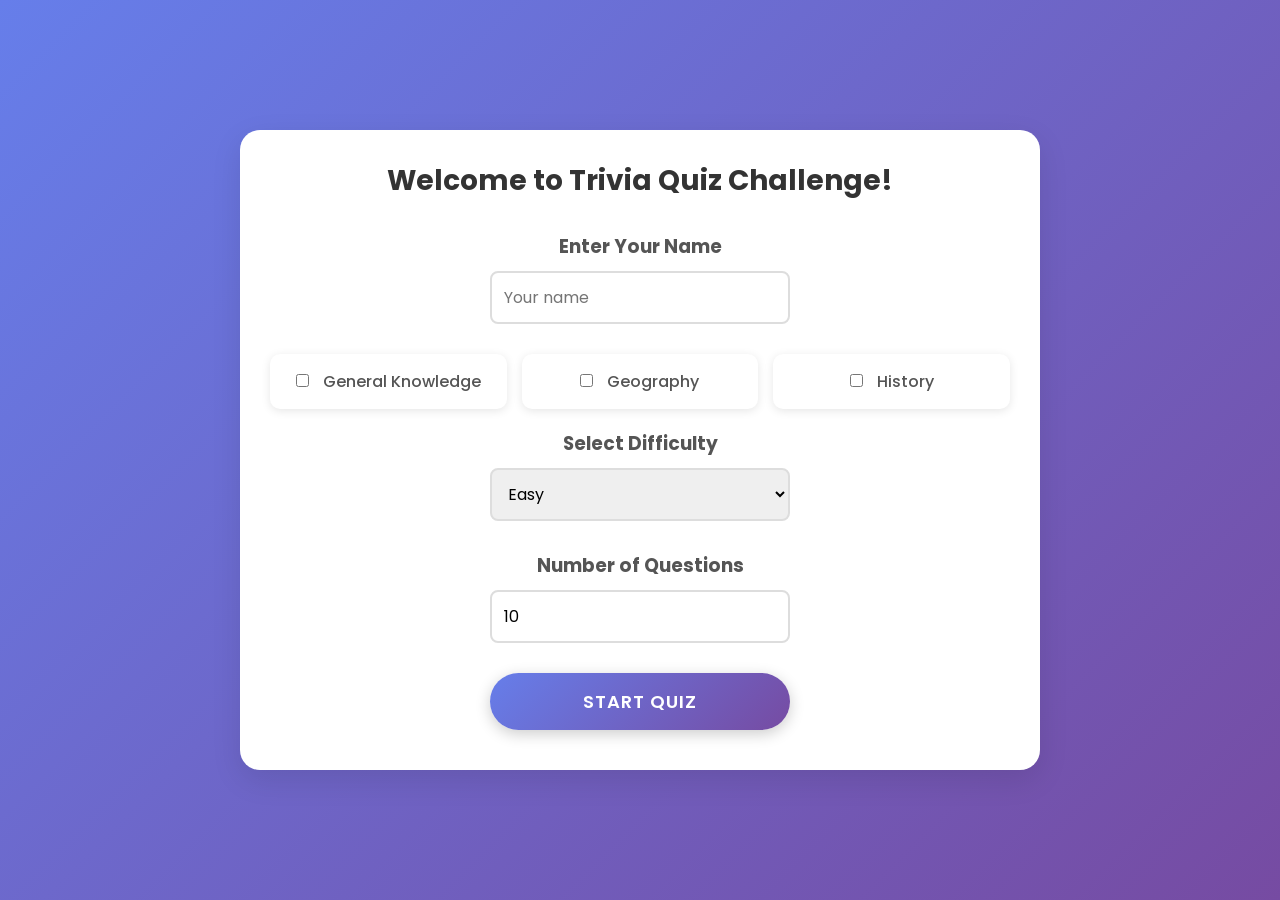
==== index.html @ 8f4a646e "Add files via upload" ====
<!DOCTYPE html>
<html lang="en">
<head>
    <meta charset="UTF-8">
    <meta name="viewport" content="width=device-width, initial-scale=1.0">
    <title>Trivia Quiz Challenge</title>
    <link rel="stylesheet" href="style.css">
    <link href="https://fonts.googleapis.com/css2?family=Poppins:wght@400;500;600&display=swap" rel="stylesheet">
</head>
<body>
    <div class="container">
        <!-- Category Container -->
        <div class="category-container">
            <h2>Welcome to Trivia Quiz Challenge!</h2>
            <div class="name-input">
                <h3>Enter Your Name</h3>
                <input type="text" id="user-name" placeholder="Your name">
            </div>
            <div class="category-options">
                <div class="category-option">
                    <input type="checkbox" id="general_knowledge" value="general_knowledge">
                    <label for="general_knowledge">General Knowledge</label>
                </div>
                <div class="category-option">
                    <input type="checkbox" id="geography" value="geography">
                    <label for="geography">Geography</label>
                </div>
                <div class="category-option">
                    <input type="checkbox" id="history" value="history">
                    <label for="history">History</label>
                </div>
            </div>
            <div class="difficulty-selector">
                <h3>Select Difficulty</h3>
                <select id="difficulty">
                    <option value="easy">Easy</option>
                    <option value="medium">Medium</option>
                    <option value="hard">Hard</option>
                </select>
            </div>
            <div class="limit-selector">
                <h3>Number of Questions</h3>
                <input type="number" id="question-limit" min="5" max="20" value="10">
            </div>
            <button onclick="startQuiz()" class="start-btn">Start Quiz</button>
        </div>

        <!-- Quiz Container -->
        <div class="quiz-container" style="display: none;">
            <div class="quiz-header">
                <h1>Category</h1>
                <div class="progress-bar">
                    <div class="progress"></div>
                </div>
                <div class="score-container">
                    Score: <span id="score">0</span>
                </div>
            </div>
            <div class="question-container">
                <h2 id="question"></h2>
                <div class="options-container">
                    <div class="option" onclick="checkAnswer(0)"></div>
                    <div class="option" onclick="checkAnswer(1)"></div>
                    <div class="option" onclick="checkAnswer(2)"></div>
                    <div class="option" onclick="checkAnswer(3)"></div>
                </div>
            </div>
            <div class="quiz-controls">
                <button id="next-btn" onclick="nextQuestion()" style="display: none;">Next Question</button>
                <button id="finish-btn" onclick="finishQuiz()" style="display: none;">Finish Quiz</button>
            </div>
        </div>

        <!-- Result Container -->
        <div class="result-container" style="display: none;">
            <h2>Quiz Complete!</h2>
            <div class="score-display">
                <h3>Your Score</h3>
                <p id="final-score">0/0</p>
            </div>
            <div class="reward-section">
                <!-- Reward content will be dynamically added here -->
            </div>
        </div>
    </div>

    <!-- Admin Panel -->
    <div id="admin-panel" style="display: none;">
        <div class="admin-header">
            <h2>Admin Panel</h2>
            <button onclick="logoutAdmin()">Logout</button>
        </div>
        <div class="pending-payments">
            <h3>Pending Payments</h3>
            <div id="payment-list"></div>
        </div>
    </div>

    <!-- Admin Login Modal -->
    <div id="admin-login-modal" class="modal" style="display: none;">
        <div class="modal-content">
            <h2>Admin Login</h2>
            <input type="text" id="admin-username" placeholder="Username">
            <input type="password" id="admin-password" placeholder="Password">
            <div id="login-error" style="display: none; color: red; margin-bottom: 10px;">Invalid credentials</div>
            <button onclick="loginAdmin()">Login</button>
        </div>
    </div>

    <script src="script.js"></script>
</body>
</html>
---- style.css ----
* {
    margin: 0;
    padding: 0;
    box-sizing: border-box;
    font-family: 'Poppins', sans-serif;
}

body {
    background: linear-gradient(135deg, #667eea 0%, #764ba2 100%);
    min-height: 100vh;
    display: flex;
    justify-content: center;
    align-items: center;
    padding: 20px;
}

.container {
    background: white;
    border-radius: 20px;
    padding: 30px;
    box-shadow: 0 10px 30px rgba(0, 0, 0, 0.1);
    width: 100%;
    max-width: 800px;
}

/* Login Container */
.login-container {
    text-align: center;
    padding: 40px 20px;
}

.login-container h2 {
    color: #333;
    margin-bottom: 30px;
    font-size: 28px;
}

.login-form {
    max-width: 400px;
    margin: 0 auto;
}

.form-group {
    margin-bottom: 25px;
}

.form-group label {
    display: block;
    margin-bottom: 10px;
    font-weight: 500;
    color: #333;
}

.form-group input[type="text"],
.form-group select {
    width: 100%;
    padding: 12px;
    border: 2px solid #ddd;
    border-radius: 8px;
    font-size: 16px;
    transition: all 0.3s ease;
}

.form-group input[type="text"]:focus,
.form-group select:focus {
    border-color: #667eea;
    box-shadow: 0 0 0 3px rgba(102, 126, 234, 0.1);
    outline: none;
}

.login-btn {
    background: linear-gradient(135deg, #667eea 0%, #764ba2 100%);
    color: white;
    border: none;
    padding: 12px 30px;
    border-radius: 8px;
    font-size: 16px;
    font-weight: 600;
    cursor: pointer;
    transition: transform 0.3s ease;
    width: 100%;
}

.login-btn:hover {
    transform: translateY(-2px);
}

/* Category Container */
.category-container {
    text-align: center;
}

.category-container h2 {
    color: #333;
    margin-bottom: 30px;
    font-size: 28px;
}

.name-input {
    margin-bottom: 30px;
}

.name-input h3 {
    color: #555;
    margin-bottom: 10px;
}

.name-input input {
    padding: 12px;
    border: 2px solid #ddd;
    border-radius: 8px;
    font-size: 16px;
    width: 100%;
    max-width: 300px;
}

.category-options {
    display: grid;
    grid-template-columns: repeat(auto-fit, minmax(200px, 1fr));
    gap: 15px;
    margin: 20px 0;
}

.category-option {
    background: white;
    padding: 15px;
    border-radius: 10px;
    box-shadow: 0 2px 10px rgba(0, 0, 0, 0.1);
    cursor: pointer;
    transition: all 0.3s ease;
}

.category-option:hover {
    transform: translateY(-2px);
    box-shadow: 0 4px 15px rgba(0, 0, 0, 0.2);
}

.category-option input[type="checkbox"] {
    margin-right: 10px;
}

.category-option label {
    color: #555;
    font-weight: 500;
}

.difficulty-selector,
.limit-selector {
    margin-bottom: 30px;
}

.difficulty-selector h3,
.limit-selector h3 {
    color: #555;
    margin-bottom: 10px;
}

.difficulty-selector select,
.limit-selector input {
    padding: 12px;
    border: 2px solid #ddd;
    border-radius: 8px;
    font-size: 16px;
    width: 100%;
    max-width: 300px;
}

.start-btn, .next-btn, .finish-btn, .restart-btn, .share-btn, .claim-btn {
    background: linear-gradient(135deg, #667eea 0%, #764ba2 100%);
    color: white;
    border: none;
    padding: 15px 40px;
    border-radius: 30px;
    font-size: 18px;
    font-weight: 600;
    cursor: pointer;
    transition: all 0.3s ease;
    box-shadow: 0 4px 15px rgba(0, 0, 0, 0.2);
    text-transform: uppercase;
    letter-spacing: 1px;
    position: relative;
    overflow: hidden;
    width: 100%;
    max-width: 300px;
    margin: 10px auto;
    display: block;
}

.start-btn:hover, .next-btn:hover, .finish-btn:hover, .restart-btn:hover, .share-btn:hover, .claim-btn:hover {
    transform: translateY(-3px);
    box-shadow: 0 6px 20px rgba(0, 0, 0, 0.3);
}

.start-btn:active, .next-btn:active, .finish-btn:active, .restart-btn:active, .share-btn:active, .claim-btn:active {
    transform: translateY(1px);
    box-shadow: 0 2px 10px rgba(0, 0, 0, 0.2);
}

/* Quiz Container */
.quiz-container {
    text-align: center;
}

.quiz-header {
    margin-bottom: 30px;
}

.quiz-header h1 {
    color: #333;
    margin-bottom: 20px;
    font-size: 24px;
}

.progress-bar {
    width: 100%;
    height: 10px;
    background: #e9ecef;
    border-radius: 5px;
    margin-bottom: 20px;
    overflow: hidden;
}

.progress {
    height: 100%;
    background: linear-gradient(135deg, #667eea 0%, #764ba2 100%);
    width: 0%;
    transition: width 0.3s ease;
}

.score-container {
    color: #555;
    font-size: 18px;
    font-weight: 500;
}

.loading-container {
    display: flex;
    flex-direction: column;
    align-items: center;
    justify-content: center;
    min-height: 300px;
}

.spinner {
    width: 50px;
    height: 50px;
    border: 5px solid #f3f3f3;
    border-top: 5px solid #667eea;
    border-radius: 50%;
    animation: spin 1s linear infinite;
    margin-bottom: 20px;
}

@keyframes spin {
    0% { transform: rotate(0deg); }
    100% { transform: rotate(360deg); }
}

.question-container {
    margin-bottom: 30px;
}

.question-container h2 {
    color: #333;
    margin-bottom: 20px;
    font-size: 20px;
}

.options-container {
    display: grid;
    grid-template-columns: repeat(2, 1fr);
    gap: 15px;
    margin-bottom: 30px;
}

.option {
    padding: 15px;
    border: 2px solid #ddd;
    border-radius: 8px;
    background: white;
    color: #555;
    font-size: 16px;
    cursor: pointer;
    transition: all 0.3s ease;
}

.option:hover {
    border-color: #667eea;
    background: #f8f9fa;
}

.option.correct {
    background: #28a745;
    color: white;
    border-color: #28a745;
}

.option.incorrect {
    background: #dc3545;
    color: white;
    border-color: #dc3545;
}

.quiz-controls {
    display: flex;
    justify-content: center;
    gap: 20px;
    margin-top: 30px;
}

#next-btn, #finish-btn {
    background: linear-gradient(135deg, #667eea 0%, #764ba2 100%);
    color: white;
    border: none;
    padding: 12px 30px;
    border-radius: 8px;
    font-size: 16px;
    font-weight: 500;
    cursor: pointer;
    transition: all 0.3s ease;
}

#next-btn:hover, #finish-btn:hover {
    transform: translateY(-2px);
    box-shadow: 0 4px 15px rgba(0, 0, 0, 0.2);
}

/* Result Container */
.result-container {
    text-align: center;
    padding: 40px 20px;
}

.result-container h2 {
    color: #333;
    margin-bottom: 30px;
    font-size: 28px;
}

.score-display {
    margin-bottom: 30px;
}

.score-display h3 {
    color: #555;
    margin-bottom: 10px;
}

.score-display p {
    font-size: 24px;
    font-weight: 600;
    color: #333;
}

.reward-section {
    margin-bottom: 30px;
    padding: 20px;
    background: #f8f9fa;
    border-radius: 12px;
}

.reward-section h3 {
    color: #333;
    margin-bottom: 15px;
}

.reward-section p {
    color: #555;
    margin-bottom: 20px;
}

.action-buttons {
    display: flex;
    justify-content: center;
    gap: 15px;
}

.restart-btn {
    background: linear-gradient(135deg, #667eea 0%, #764ba2 100%);
    color: white;
    border: none;
    padding: 12px 30px;
    border-radius: 8px;
    font-size: 16px;
    font-weight: 500;
    cursor: pointer;
    transition: transform 0.3s ease;
}

.restart-btn:hover {
    transform: translateY(-2px);
}

/* Admin Panel */
#admin-panel {
    background: white;
    border-radius: 20px;
    padding: 30px;
    box-shadow: 0 10px 30px rgba(0, 0, 0, 0.1);
    width: 100%;
    max-width: 1000px;
}

.admin-header {
    display: flex;
    justify-content: space-between;
    align-items: center;
    margin-bottom: 30px;
}

.admin-header h2 {
    color: #333;
    font-size: 24px;
}

.admin-header button {
    background: #dc3545;
    color: white;
    border: none;
    padding: 10px 20px;
    border-radius: 8px;
    font-size: 14px;
    cursor: pointer;
    transition: background-color 0.3s ease;
}

.admin-header button:hover {
    background: #c82333;
}

.pending-payments h3 {
    color: #333;
    margin-bottom: 20px;
}

.payment-list {
    display: grid;
    gap: 15px;
}

.payment-item {
    background: #f8f9fa;
    padding: 20px;
    border-radius: 8px;
    display: flex;
    justify-content: space-between;
    align-items: center;
}

.payment-info {
    flex: 1;
}

.payment-info p {
    margin-bottom: 5px;
    color: #555;
}

.payment-actions {
    display: flex;
    gap: 10px;
}

.payment-actions button {
    padding: 8px 15px;
    border: none;
    border-radius: 6px;
    font-size: 14px;
    cursor: pointer;
    transition: all 0.3s ease;
}

.approve-btn {
    background: #28a745;
    color: white;
}

.reject-btn {
    background: #dc3545;
    color: white;
}

.payment-actions button:hover {
    transform: translateY(-2px);
}

/* Admin Login Modal */
.modal {
    position: fixed;
    top: 0;
    left: 0;
    width: 100%;
    height: 100%;
    background: rgba(0, 0, 0, 0.5);
    display: flex;
    justify-content: center;
    align-items: center;
    z-index: 1000;
}

.modal-content {
    background: white;
    padding: 30px;
    border-radius: 12px;
    width: 100%;
    max-width: 400px;
}

.modal-content h2 {
    color: #333;
    margin-bottom: 20px;
    text-align: center;
}

.modal-content input {
    width: 100%;
    padding: 12px;
    border: 2px solid #ddd;
    border-radius: 8px;
    font-size: 16px;
    margin-bottom: 15px;
}

.modal-content button {
    width: 100%;
    padding: 12px;
    background: linear-gradient(135deg, #667eea 0%, #764ba2 100%);
    color: white;
    border: none;
    border-radius: 8px;
    font-size: 16px;
    font-weight: 500;
    cursor: pointer;
    transition: transform 0.3s ease;
}

.modal-content button:hover {
    transform: translateY(-2px);
}

/* Responsive Design */
@media (max-width: 768px) {
    .container {
        padding: 20px;
    }

    .category-options {
        grid-template-columns: 1fr;
    }

    .options-container {
        grid-template-columns: 1fr;
    }

    .action-buttons {
        flex-direction: column;
    }

    .payment-item {
        flex-direction: column;
        gap: 15px;
        text-align: center;
    }

    .payment-actions {
        width: 100%;
        justify-content: center;
    }
}

/* Auth Tabs */
.auth-tabs {
    display: flex;
    justify-content: center;
    gap: 20px;
    margin-bottom: 30px;
}

.auth-tab {
    background: none;
    border: none;
    padding: 10px 20px;
    font-size: 16px;
    font-weight: 500;
    color: #666;
    cursor: pointer;
    position: relative;
    transition: color 0.3s ease;
}

.auth-tab::after {
    content: '';
    position: absolute;
    bottom: -5px;
    left: 0;
    width: 100%;
    height: 2px;
    background: #667eea;
    transform: scaleX(0);
    transition: transform 0.3s ease;
}

.auth-tab.active {
    color: #667eea;
}

.auth-tab.active::after {
    transform: scaleX(1);
}

.auth-tab:hover {
    color: #667eea;
}

/* Signup Form */
.signup-form {
    max-width: 400px;
    margin: 0 auto;
}

.signup-btn {
    background: linear-gradient(135deg, #667eea 0%, #764ba2 100%);
    color: white;
    border: none;
    padding: 12px 30px;
    border-radius: 8px;
    font-size: 16px;
    font-weight: 600;
    cursor: pointer;
    transition: transform 0.3s ease;
    width: 100%;
}

.signup-btn:hover {
    transform: translateY(-2px);
}

/* Form Validation Styles */
.form-group input:invalid {
    border-color: #dc3545;
}

.form-group input:valid {
    border-color: #28a745;
}

.error-message {
    color: #dc3545;
    font-size: 14px;
    margin-top: 5px;
    display: none;
}

/* Hide timer container */
.timer-container {
    display: none;
}

/* Share buttons container */
.share-buttons {
    display: flex;
    gap: 20px;
    justify-content: center;
    margin: 30px 0;
}

.share-btn {
    background: linear-gradient(135deg, #25D366 0%, #128C7E 100%);
    max-width: 200px;
}

/* Claim button specific style */
.claim-btn {
    background: linear-gradient(135deg, #00b09b 0%, #96c93d 100%);
    padding: 18px 50px;
    font-size: 20px;
    display: none;
}

.claim-btn:hover {
    background: linear-gradient(135deg, #00a08b 0%, #85b82d 100%);
}

/* Scratch Card Styles */
.scratch-card-container {
    margin: 20px auto;
    max-width: 300px;
    text-align: center;
}

.scratch-card {
    position: relative;
    width: 300px;
    height: 150px;
    margin: 0 auto 20px;
    border-radius: 10px;
    overflow: hidden;
    box-shadow: 0 4px 10px rgba(0, 0, 0, 0.1);
}

.scratch-area {
    position: relative;
    width: 100%;
    height: 100%;
    background: #f8f9fa;
    display: flex;
    align-items: center;
    justify-content: center;
}

.reward-amount {
    position: absolute;
    font-size: 40px;
    font-weight: bold;
    color: #28a745;
    z-index: 1;
}

.scratch-overlay {
    position: absolute;
    top: 0;
    left: 0;
    width: 100%;
    height: 100%;
    z-index: 2;
    cursor: pointer;
}

.claim-btn {
    margin-top: 15px;
    padding: 12px 25px;
    background: linear-gradient(135deg, #667eea 0%, #764ba2 100%);
    color: white;
    border: none;
    border-radius: 8px;
    font-size: 16px;
    font-weight: 500;
    cursor: pointer;
    transition: all 0.3s ease;
}

.claim-btn:hover {
    transform: translateY(-2px);
    box-shadow: 0 4px 15px rgba(0, 0, 0, 0.2);
}

/* Test button for debugging */
.test-btn {
    margin-top: 10px;
    padding: 8px 15px;
    background-color: #f1c40f;
    color: #333;
    border: none;
    border-radius: 5px;
    cursor: pointer;
}

/* Payment Form Styles */
.payment-form {
    max-width: 400px;
    margin: 20px auto;
    padding: 20px;
    background: #f8f9fa;
    border-radius: 12px;
    box-shadow: 0 2px 10px rgba(0, 0, 0, 0.1);
    display: block;
}

.payment-form h3 {
    color: #333;
    margin-bottom: 15px;
    text-align: center;
}

.payment-form p {
    color: #555;
    margin-bottom: 20px;
    text-align: center;
}

.payment-form .amount {
    font-size: 24px;
    font-weight: bold;
    color: #28a745;
    text-align: center;
    margin-bottom: 20px;
}

.payment-form input {
    width: 100%;
    padding: 12px;
    margin-bottom: 15px;
    border: 2px solid #ddd;
    border-radius: 8px;
    font-size: 16px;
    transition: all 0.3s ease;
}

.payment-form input:focus {
    border-color: #667eea;
    box-shadow: 0 0 0 3px rgba(102, 126, 234, 0.1);
    outline: none;
}

.payment-form button {
    width: 100%;
    padding: 12px;
    background: linear-gradient(135deg, #667eea 0%, #764ba2 100%);
    color: white;
    border: none;
    border-radius: 8px;
    font-size: 16px;
    font-weight: 500;
    cursor: pointer;
    transition: all 0.3s ease;
}

.payment-form button:hover {
    transform: translateY(-2px);
    box-shadow: 0 4px 15px rgba(0, 0, 0, 0.2);
}

.payment-form button:disabled {
    background: #ccc;
    cursor: not-allowed;
    transform: none;
    box-shadow: none;
}

.payment-message {
    margin-top: 15px;
    padding: 10px;
    border-radius: 8px;
    text-align: center;
    display: none;
}

.payment-message.error {
    background: #fee2e2;
    color: #dc2626;
}

.payment-message.success {
    background: #dcfce7;
    color: #16a34a;
}

/* Share Buttons Styles */
.share-buttons {
    display: flex;
    gap: 20px;
    justify-content: center;
    margin: 30px 0;
}

.share-btn {
    background: linear-gradient(135deg, #25D366 0%, #128C7E 100%);
    color: white;
    border: none;
    padding: 12px 25px;
    border-radius: 8px;
    font-size: 16px;
    font-weight: 500;
    cursor: pointer;
    transition: all 0.3s ease;
    display: flex;
    align-items: center;
    gap: 8px;
}

.share-btn:hover {
    transform: translateY(-2px);
    box-shadow: 0 4px 15px rgba(0, 0, 0, 0.2);
}

/* Admin Panel Styles */
.admin-panel {
    background: white;
    border-radius: 20px;
    padding: 30px;
    box-shadow: 0 10px 30px rgba(0, 0, 0, 0.1);
    width: 100%;
    max-width: 1000px;
    margin: 20px auto;
}

.admin-header {
    display: flex;
    justify-content: space-between;
    align-items: center;
    margin-bottom: 30px;
    padding-bottom: 20px;
    border-bottom: 2px solid #eee;
}

.admin-header h2 {
    color: #333;
    font-size: 24px;
    margin: 0;
}

.admin-header button {
    background: #dc3545;
    color: white;
    border: none;
    padding: 10px 20px;
    border-radius: 8px;
    font-size: 14px;
    cursor: pointer;
    transition: all 0.3s ease;
}

.admin-header button:hover {
    background: #c82333;
    transform: translateY(-2px);
}

.pending-payments h3 {
    color: #333;
    margin-bottom: 20px;
    font-size: 20px;
}

.payment-list {
    display: grid;
    gap: 15px;
}

.payment-item {
    background: #f8f9fa;
    padding: 20px;
    border-radius: 8px;
    display: grid;
    grid-template-columns: 2fr 1fr 1fr 1fr;
    gap: 15px;
    align-items: center;
}

.payment-item.header {
    background: #e9ecef;
    font-weight: 600;
    color: #495057;
}

.payment-item button {
    background: #28a745;
    color: white;
    border: none;
    padding: 8px 15px;
    border-radius: 6px;
    font-size: 14px;
    cursor: pointer;
    transition: all 0.3s ease;
}

.payment-item button:hover {
    background: #218838;
    transform: translateY(-2px);
}

/* Responsive Design */
@media (max-width: 768px) {
    .payment-item {
        grid-template-columns: 1fr;
        text-align: center;
    }
    
    .payment-item.header {
        display: none;
    }
    
    .payment-item > div::before {
        content: attr(data-label);
        display: block;
        font-weight: 600;
        color: #495057;
        margin-bottom: 5px;
    }
    
    .share-buttons {
        flex-direction: column;
    }
    
    .share-btn {
        width: 100%;
        justify-content: center;
    }
}
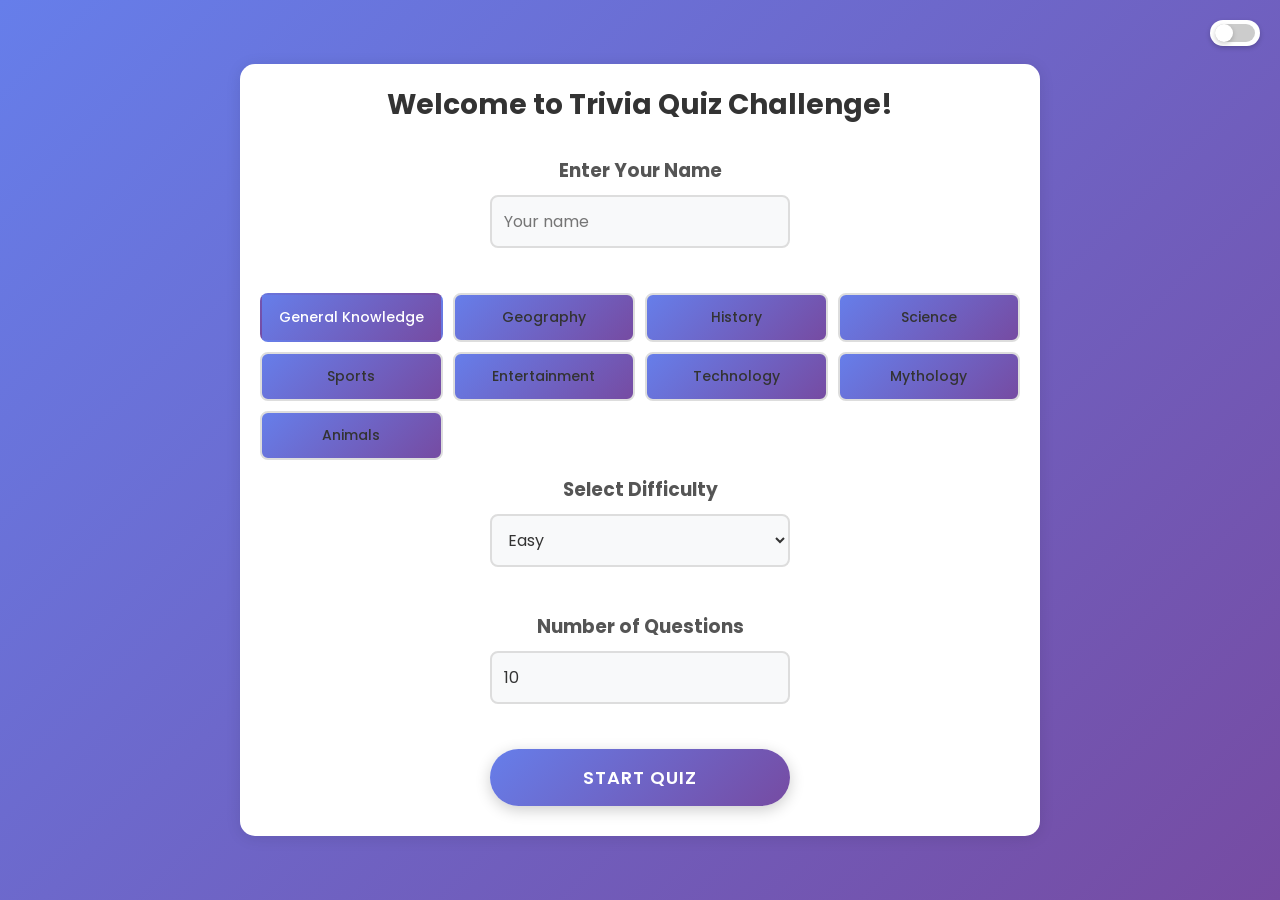
==== commit 00aa16a8: "Add files via upload" ====
--- a/index.html
+++ b/index.html
@@ -8,6 +8,13 @@
     <link href="https://fonts.googleapis.com/css2?family=Poppins:wght@400;500;600&display=swap" rel="stylesheet">
 </head>
 <body>
+    <!-- Theme Toggle Button -->
+    <div class="theme-toggle" onclick="toggleDarkMode()">
+        <div class="theme-toggle-track">
+            <div class="theme-toggle-thumb"></div>
+        </div>
+    </div>
+
     <div class="container">
         <!-- Category Container -->
         <div class="category-container">
@@ -17,18 +24,15 @@
                 <input type="text" id="user-name" placeholder="Your name">
             </div>
             <div class="category-options">
-                <div class="category-option">
-                    <input type="checkbox" id="general_knowledge" value="general_knowledge">
-                    <label for="general_knowledge">General Knowledge</label>
-                </div>
-                <div class="category-option">
-                    <input type="checkbox" id="geography" value="geography">
-                    <label for="geography">Geography</label>
-                </div>
-                <div class="category-option">
-                    <input type="checkbox" id="history" value="history">
-                    <label for="history">History</label>
-                </div>
+                <button class="category-btn selected" data-value="general_knowledge">General Knowledge</button>
+                <button class="category-btn" data-value="geography">Geography</button>
+                <button class="category-btn" data-value="history">History</button>
+                <button class="category-btn" data-value="science">Science</button>
+                <button class="category-btn" data-value="sports">Sports</button>
+                <button class="category-btn" data-value="entertainment">Entertainment</button>
+                <button class="category-btn" data-value="technology">Technology</button>
+                <button class="category-btn" data-value="mythology">Mythology</button>
+                <button class="category-btn" data-value="animals">Animals</button>
             </div>
             <div class="difficulty-selector">
                 <h3>Select Difficulty</h3>
@@ -40,7 +44,7 @@
             </div>
             <div class="limit-selector">
                 <h3>Number of Questions</h3>
-                <input type="number" id="question-limit" min="5" max="20" value="10">
+                <input type="number" id="question-limit" min="10" max="20" value="10">
             </div>
             <button onclick="startQuiz()" class="start-btn">Start Quiz</button>
         </div>
--- a/style.css
+++ b/style.css
@@ -114,34 +114,35 @@
     max-width: 300px;
 }
 
+/* Category Buttons */
 .category-options {
     display: grid;
-    grid-template-columns: repeat(auto-fit, minmax(200px, 1fr));
-    gap: 15px;
-    margin: 20px 0;
-}
-
-.category-option {
-    background: white;
-    padding: 15px;
-    border-radius: 10px;
-    box-shadow: 0 2px 10px rgba(0, 0, 0, 0.1);
-    cursor: pointer;
-    transition: all 0.3s ease;
-}
-
-.category-option:hover {
+    grid-template-columns: repeat(auto-fill, minmax(150px, 1fr));
+    gap: 10px;
+    margin: 15px 0;
+}
+
+.category-btn {
+    padding: 12px 15px;
+    background-color: var(--option-bg);
+    border: 2px solid var(--option-border);
+    border-radius: 8px;
+    cursor: pointer;
+    transition: all 0.3s ease;
+    color: var(--text-color);
+    font-size: 14px;
+    text-align: center;
+}
+
+.category-btn:hover {
+    background-color: var(--option-hover);
     transform: translateY(-2px);
-    box-shadow: 0 4px 15px rgba(0, 0, 0, 0.2);
-}
-
-.category-option input[type="checkbox"] {
-    margin-right: 10px;
-}
-
-.category-option label {
-    color: #555;
-    font-weight: 500;
+}
+
+.category-btn.selected {
+    background: var(--btn-primary);
+    color: var(--btn-text);
+    border-color: transparent;
 }
 
 .difficulty-selector,
@@ -985,4 +986,320 @@
         width: 100%;
         justify-content: center;
     }
+}
+
+/* Dark Mode Styles */
+:root {
+    --bg-color: #f5f5f5;
+    --text-color: #333;
+    --card-bg: #fff;
+    --card-shadow: 0 2px 15px rgba(0, 0, 0, 0.1);
+    --btn-primary: linear-gradient(135deg, #667eea 0%, #764ba2 100%);
+    --btn-text: #fff;
+    --option-bg: #f8f9fa;
+    --option-hover: #f0f0f0;
+    --option-border: #ddd;
+    --option-correct: #dcfce7;
+    --option-incorrect: #fee2e2;
+    --progress-bg: #f0f0f0;
+    --progress-fill: #667eea;
+    --scratch-overlay: #CCCCCC;
+    --reward-color: #28a745;
+    --form-border: #ddd;
+    --form-focus: #667eea;
+}
+
+.dark-mode {
+    --bg-color: #1a1a1a;
+    --text-color: #f5f5f5;
+    --card-bg: #2d2d2d;
+    --card-shadow: 0 2px 15px rgba(0, 0, 0, 0.5);
+    --btn-primary: linear-gradient(135deg, #764ba2 0%, #667eea 100%);
+    --btn-text: #fff;
+    --option-bg: #3a3a3a;
+    --option-hover: #444444;
+    --option-border: #555;
+    --option-correct: #0d5922;
+    --option-incorrect: #7f1d1d;
+    --progress-bg: #444;
+    --progress-fill: #764ba2;
+    --scratch-overlay: #444444;
+    --reward-color: #2ecc71;
+    --form-border: #555;
+    --form-focus: #764ba2;
+}
+
+body {
+    font-family: 'Poppins', sans-serif;
+    background-color: var(--bg-color);
+    color: var(--text-color);
+    margin: 0;
+    padding: 0;
+    transition: background-color 0.3s, color 0.3s;
+}
+
+.container {
+    max-width: 800px;
+    margin: 20px auto;
+    padding: 20px;
+    background-color: var(--card-bg);
+    border-radius: 15px;
+    box-shadow: var(--card-shadow);
+    transition: background-color 0.3s, box-shadow 0.3s;
+}
+
+/* Theme Toggle Button */
+.theme-toggle {
+    position: fixed;
+    top: 20px;
+    right: 20px;
+    width: 50px;
+    height: 26px;
+    background-color: var(--card-bg);
+    border-radius: 13px;
+    cursor: pointer;
+    box-shadow: 0 2px 5px rgba(0, 0, 0, 0.2);
+    transition: 0.3s;
+    display: flex;
+    align-items: center;
+    padding: 0 5px;
+    z-index: 9999;
+}
+
+.theme-toggle-track {
+    position: relative;
+    width: 100%;
+    height: 18px;
+    background-color: #ccc;
+    border-radius: 9px;
+    transition: 0.3s;
+}
+
+.dark-mode .theme-toggle-track {
+    background-color: #555;
+}
+
+.theme-toggle-thumb {
+    position: absolute;
+    top: 0;
+    left: 0;
+    width: 18px;
+    height: 18px;
+    background-color: #fff;
+    border-radius: 50%;
+    box-shadow: 0 2px 5px rgba(0, 0, 0, 0.2);
+    transform: translateX(0);
+    transition: 0.3s;
+}
+
+.dark-mode .theme-toggle-thumb {
+    transform: translateX(calc(100% + 10px));
+    background-color: #667eea;
+}
+
+.theme-toggle:hover .theme-toggle-thumb {
+    box-shadow: 0 2px 8px rgba(0, 0, 0, 0.3);
+}
+
+/* Button Styles */
+button {
+    background: var(--btn-primary);
+    color: var(--btn-text);
+    border: none;
+    border-radius: 8px;
+    padding: 12px 25px;
+    font-size: 16px;
+    font-weight: 500;
+    cursor: pointer;
+    transition: all 0.3s ease;
+}
+
+button:hover {
+    transform: translateY(-2px);
+    box-shadow: 0 4px 15px rgba(0, 0, 0, 0.2);
+}
+
+/* Form Styles */
+input, select {
+    width: 100%;
+    padding: 12px;
+    margin-bottom: 15px;
+    border: 2px solid var(--form-border);
+    border-radius: 8px;
+    font-size: 16px;
+    transition: all 0.3s ease;
+    background-color: var(--option-bg);
+    color: var(--text-color);
+}
+
+input:focus, select:focus {
+    border-color: var(--form-focus);
+    outline: none;
+}
+
+/* Quiz Options */
+.options {
+    display: grid;
+    grid-template-columns: 1fr;
+    gap: 10px;
+    margin-top: 20px;
+}
+
+.option {
+    padding: 15px;
+    background-color: var(--option-bg);
+    border: 2px solid var(--option-border);
+    border-radius: 8px;
+    cursor: pointer;
+    transition: all 0.3s ease;
+    color: var(--text-color);
+}
+
+.option:hover {
+    background-color: var(--option-hover);
+    transform: translateY(-2px);
+}
+
+.option.correct {
+    background-color: var(--option-correct);
+    color: #16a34a;
+    border-color: #16a34a;
+}
+
+.option.incorrect {
+    background-color: var(--option-incorrect);
+    color: #dc2626;
+    border-color: #dc2626;
+}
+
+/* Progress Bar */
+.progress-container {
+    width: 100%;
+    height: 8px;
+    background-color: var(--progress-bg);
+    border-radius: 4px;
+    margin-bottom: 20px;
+    overflow: hidden;
+}
+
+.progress {
+    height: 100%;
+    background: var(--progress-fill);
+    width: 0;
+    transition: width 0.3s ease;
+}
+
+/* Form Fields */
+.form-group {
+    margin-bottom: 15px;
+}
+
+.form-group label {
+    display: block;
+    margin-bottom: 5px;
+    font-weight: 500;
+}
+
+/* Scratch Card */
+.scratch-card-container {
+    margin: 20px auto;
+    max-width: 300px;
+    text-align: center;
+}
+
+.scratch-card {
+    position: relative;
+    width: 300px;
+    height: 150px;
+    margin: 0 auto 20px;
+    border-radius: 10px;
+    overflow: hidden;
+    box-shadow: 0 4px 10px rgba(0, 0, 0, 0.1);
+}
+
+.scratch-area {
+    position: relative;
+    width: 100%;
+    height: 100%;
+    background: var(--card-bg);
+    display: flex;
+    align-items: center;
+    justify-content: center;
+}
+
+.reward-amount {
+    position: absolute;
+    font-size: 40px;
+    font-weight: bold;
+    color: var(--reward-color);
+    z-index: 1;
+}
+
+.scratch-overlay {
+    position: absolute;
+    top: 0;
+    left: 0;
+    width: 100%;
+    height: 100%;
+    z-index: 2;
+    cursor: pointer;
+}
+
+/* Payment Form */
+.payment-form {
+    max-width: 400px;
+    margin: 20px auto;
+    padding: 20px;
+    background: var(--card-bg);
+    border-radius: 12px;
+    box-shadow: var(--card-shadow);
+    display: block;
+}
+
+.payment-form h3 {
+    color: var(--text-color);
+    margin-bottom: 15px;
+    text-align: center;
+}
+
+.payment-form p {
+    color: var(--text-color);
+    margin-bottom: 20px;
+    text-align: center;
+}
+
+.payment-form .amount {
+    font-size: 24px;
+    font-weight: bold;
+    color: var(--reward-color);
+    text-align: center;
+    margin-bottom: 20px;
+}
+
+.payment-form input {
+    width: 100%;
+    padding: 12px;
+    margin-bottom: 15px;
+    border: 2px solid var(--form-border);
+    border-radius: 8px;
+    font-size: 16px;
+    transition: all 0.3s ease;
+    background-color: var(--option-bg);
+    color: var(--text-color);
+}
+
+.payment-form input:focus {
+    border-color: var(--form-focus);
+    box-shadow: 0 0 0 3px rgba(102, 126, 234, 0.1);
+    outline: none;
+}
+
+.payment-message.error {
+    background: #fee2e2;
+    color: #dc2626;
+}
+
+.payment-message.success {
+    background: #dcfce7;
+    color: #16a34a;
 } 
